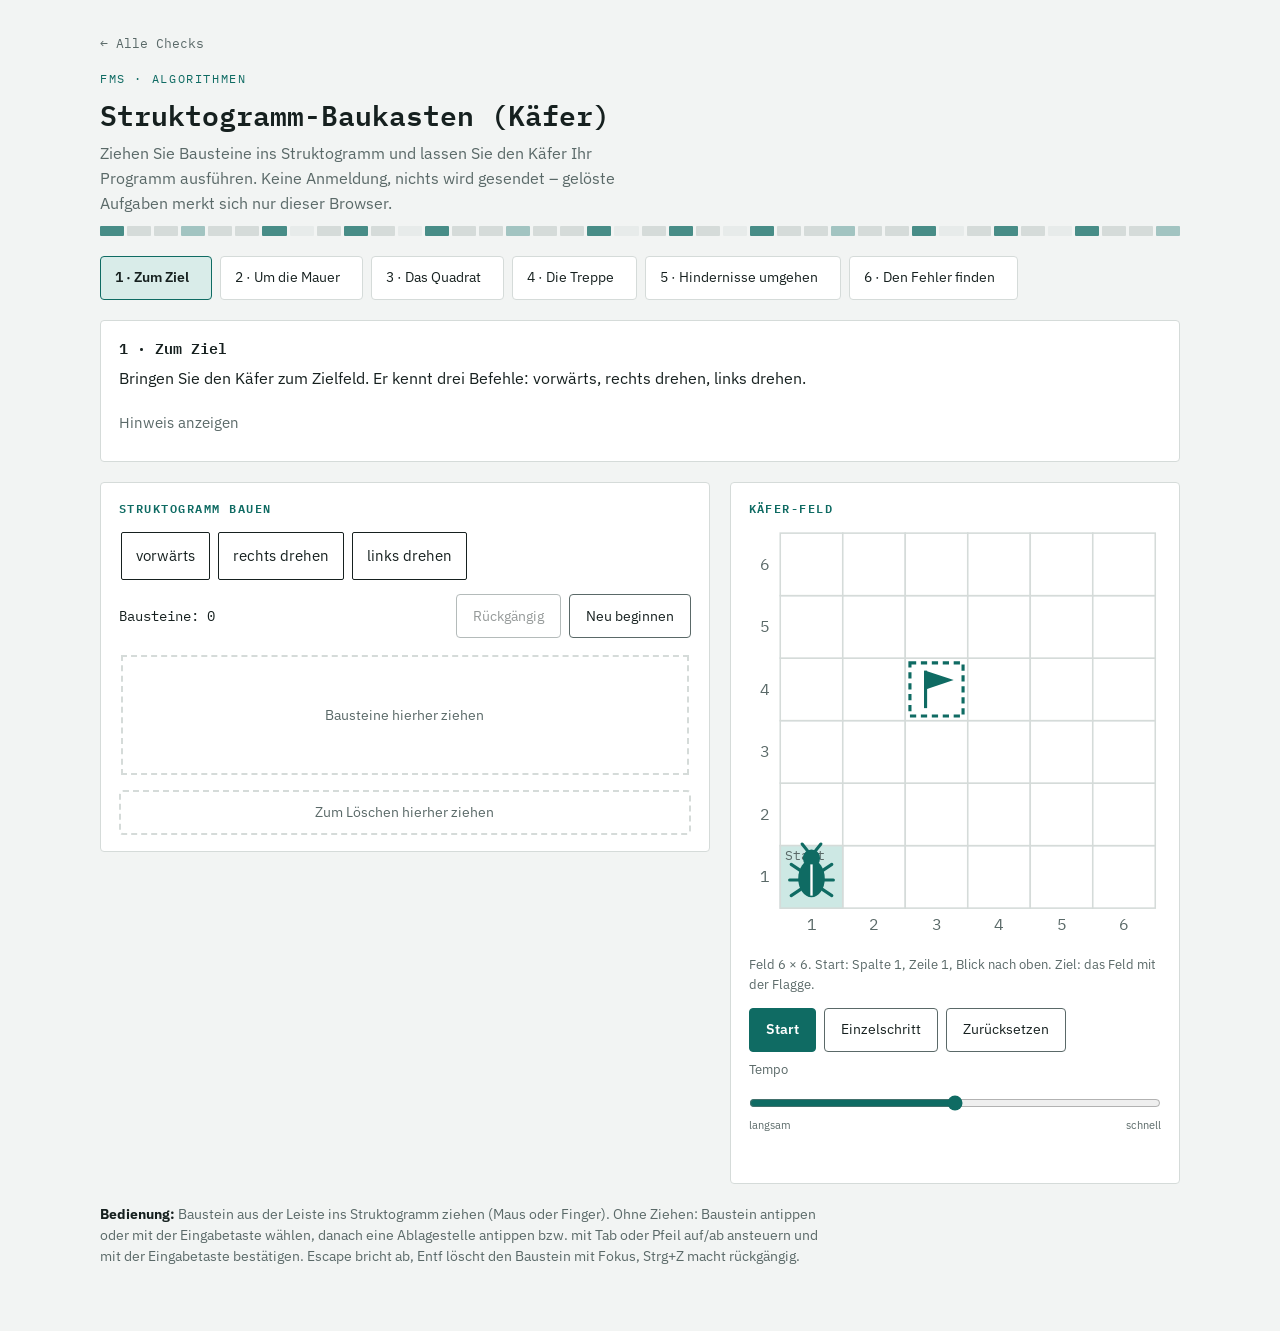
==== algorithmen/baukasten/index.html @ eb47ddc1 "Algorithmen: Struktogramm-Baukasten (Käfer) Co-Authored-By: Claude Sonnet 5.5 <noreply@anthropic.com" ====
<!doctype html>
<html lang="de-CH">
<head>
<meta charset="utf-8">
<meta name="viewport" content="width=device-width, initial-scale=1">
<title>Struktogramm-Baukasten (Käfer)</title>
<link rel="icon" href="../../assets/favicon.svg">
<link rel="preconnect" href="https://fonts.gstatic.com" crossorigin>
<link rel="stylesheet" href="https://fonts.googleapis.com/css2?family=IBM+Plex+Mono:wght@400;600&family=IBM+Plex+Sans:wght@400;500;600&display=swap">
<link rel="stylesheet" href="../../assets/check.css">
<link rel="stylesheet" href="baukasten.css">
</head>
<body>
<div class="bk" id="bk">
  <header class="bk-kopf-seite">
    <a class="bk-zurueck" href="../../">← Alle Checks</a>
    <span class="eyebrow">FMS · Algorithmen</span>
    <h1>Struktogramm-Baukasten (Käfer)</h1>
    <p class="lead">Ziehen Sie Bausteine ins Struktogramm und lassen Sie den Käfer Ihr Programm ausführen. Keine Anmeldung, nichts wird gesendet – gelöste Aufgaben merkt sich nur dieser Browser.</p>
    <div class="pixelrule" id="pixelrule" aria-hidden="true"></div>
  </header>

  <noscript><p class="bk-meldung fehler">Der Baukasten braucht JavaScript.</p></noscript>

  <nav class="bk-aufgaben" aria-label="Aufgaben"><ol id="aufgabenListe"></ol></nav>

  <section class="bk-aufgabe" aria-labelledby="aufgabeTitel">
    <h2 id="aufgabeTitel"></h2>
    <p id="aufgabeText"></p>
    <details class="bk-hinweis" id="hinweisBox">
      <summary>Hinweis anzeigen</summary>
      <p id="hinweisText"></p>
    </details>
  </section>

  <div class="bk-raster">
    <section class="bk-bau" aria-labelledby="bauTitel">
      <h2 id="bauTitel">Struktogramm bauen</h2>

      <div class="bk-palette" id="palette" role="group" aria-label="Bausteine"></div>

      <div class="bk-leiste">
        <span class="bk-zaehler" id="zaehler"></span>
        <span class="bk-leiste-knoepfe">
          <button type="button" class="bk-knopf" id="knopfRueckgaengig">Rückgängig</button>
          <button type="button" class="bk-knopf" id="knopfNeu">Neu beginnen</button>
        </span>
      </div>

      <div class="bk-auswahl" id="auswahlInfo" hidden>
        <span id="auswahlText"></span>
        <button type="button" class="bk-knopf" id="knopfAbbrechen">Abbrechen</button>
      </div>

      <div class="bk-arbeit" id="arbeit" role="group" aria-label="Struktogramm"></div>

      <div class="bk-korb" id="korb" aria-hidden="true">Zum Löschen hierher ziehen</div>
    </section>

    <section class="bk-lauf" aria-labelledby="laufTitel">
      <h2 id="laufTitel">Käfer-Feld</h2>
      <div class="bk-feld" id="feld"></div>
      <p class="bk-feldinfo" id="feldInfo"></p>

      <div class="bk-steuerung">
        <button type="button" class="bk-knopf primaer" id="knopfStart">Start</button>
        <button type="button" class="bk-knopf" id="knopfSchritt">Einzelschritt</button>
        <button type="button" class="bk-knopf" id="knopfReset">Zurücksetzen</button>
        <label class="bk-tempo">Tempo
          <input type="range" id="tempo" min="1" max="5" step="1" value="3" aria-valuetext="mittel">
          <span class="bk-tempo-skala" aria-hidden="true"><span>langsam</span><span>schnell</span></span>
        </label>
      </div>

      <p class="bk-schritt" id="schrittInfo" aria-live="polite"></p>
      <div class="bk-meldung" id="meldung" role="status" aria-live="polite" hidden></div>
    </section>
  </div>

  <p class="bk-hilfe">
    <b>Bedienung:</b> Baustein aus der Leiste ins Struktogramm ziehen (Maus oder Finger).
    Ohne Ziehen: Baustein antippen oder mit der Eingabetaste wählen, danach eine Ablagestelle antippen
    bzw. mit Tab oder Pfeil auf/ab ansteuern und mit der Eingabetaste bestätigen. Escape bricht ab,
    Entf löscht den Baustein mit Fokus, Strg+Z macht rückgängig.
  </p>
</div>

<script src="engine.js"></script>
<script src="app.js"></script>
</body>
</html>
---- assets/check.css ----
/* ============================================================
   check.css – Design aller Self-Checks (Bildschirm + Druck)
   Zentral gepflegt: Änderungen hier gelten für alle Checks.
   ============================================================ */

:root{
  --ground:#f2f4f3;
  --surface:#ffffff;
  --line:#d5dbd9;
  --ink:#16201f;
  --ink-soft:#5a6968;
  --accent:#0f6b63;
  --accent-soft:#d9ece9;
  --ok:#1f7a4d;
  --ok-soft:#dcefe3;
  --no:#a3411f;
  --no-soft:#f6e2da;
  --radius:4px;
}
@media (prefers-color-scheme: dark){
  :root:not([data-theme="light"]){
    --ground:#101615;
    --surface:#182120;
    --line:#2c3937;
    --ink:#e8efed;
    --ink-soft:#9aaba9;
    --accent:#5fd3c4;
    --accent-soft:#1d312f;
    --ok:#66d29a;
    --ok-soft:#172c22;
    --no:#e8a084;
    --no-soft:#2e1e18;
  }
}
:root[data-theme="dark"]{
  --ground:#101615;
  --surface:#182120;
  --line:#2c3937;
  --ink:#e8efed;
  --ink-soft:#9aaba9;
  --accent:#5fd3c4;
  --accent-soft:#1d312f;
  --ok:#66d29a;
  --ok-soft:#172c22;
  --no:#e8a084;
  --no-soft:#2e1e18;
}

*{box-sizing:border-box}
body{
  margin:0;
  background:var(--ground);
  color:var(--ink);
  font-family:"IBM Plex Sans",-apple-system,BlinkMacSystemFont,"Segoe UI",sans-serif;
  line-height:1.55;
  font-size:16px;
}
.wrap{max-width:680px;margin:0 auto;padding:32px 20px 64px;display:flex;flex-direction:column;gap:24px}

header{display:flex;flex-direction:column;gap:10px}
.eyebrow{
  font-family:"IBM Plex Mono",ui-monospace,monospace;
  font-size:.72rem;letter-spacing:.14em;text-transform:uppercase;color:var(--accent);
}
h1{
  font-family:"IBM Plex Mono",ui-monospace,monospace;
  font-weight:600;font-size:1.75rem;line-height:1.2;margin:0;text-wrap:balance;
}
.lead{margin:0;color:var(--ink-soft);max-width:56ch}
.sources{
  font-family:"IBM Plex Mono",ui-monospace,monospace;font-size:.75rem;color:var(--ink-soft);
  display:flex;flex-direction:column;gap:2px;word-break:break-all;
}
.sources-lead{
  font-family:"IBM Plex Sans",-apple-system,BlinkMacSystemFont,"Segoe UI",sans-serif;
  font-size:.88rem;margin:0 0 2px;word-break:normal;max-width:56ch;
}
.sources a{color:var(--accent);text-decoration:underline;text-underline-offset:2px}
.sources a:hover{text-decoration-thickness:2px}
.sources a:focus-visible{outline:2px solid var(--accent);outline-offset:2px;border-radius:2px}

.pixelrule{display:flex;gap:3px;height:10px}
.pixelrule i{flex:1;background:var(--line);border-radius:1px}
.pixelrule i:nth-child(3n+1){background:var(--accent);opacity:.75}
.pixelrule i:nth-child(4n){opacity:.35}

#quiz{display:flex;flex-direction:column;gap:14px}
.q{
  background:var(--surface);
  border:1px solid var(--line);
  border-radius:var(--radius);
  padding:18px 18px 16px;
  display:flex;flex-direction:column;gap:12px;
}
.qhead{display:flex;gap:12px;align-items:baseline}
.qnum{
  font-family:"IBM Plex Mono",ui-monospace,monospace;font-size:.8rem;color:var(--accent);
  font-variant-numeric:tabular-nums;padding-top:2px;
}
.qtext{margin:0;font-weight:500;text-wrap:balance}
.opts{display:flex;flex-direction:column;gap:8px}
button.opt{
  font:inherit;text-align:left;cursor:pointer;
  background:transparent;color:var(--ink);
  border:1px solid var(--line);border-radius:var(--radius);
  padding:10px 12px;display:flex;gap:10px;align-items:flex-start;
  transition:background .12s ease,border-color .12s ease;
}
button.opt:hover:not(:disabled){border-color:var(--accent);background:var(--accent-soft)}
button.opt:disabled{cursor:default}
button.opt:focus-visible{outline:2px solid var(--accent);outline-offset:2px}
.key{
  font-family:"IBM Plex Mono",ui-monospace,monospace;font-size:.8rem;color:var(--ink-soft);
  line-height:1.7;flex:none;
}
button.opt.correct{background:var(--ok-soft);border-color:var(--ok)}
button.opt.correct .key{color:var(--ok)}
button.opt.wrong{background:var(--no-soft);border-color:var(--no)}
button.opt.wrong .key{color:var(--no)}
button.opt.dim{opacity:.55}

/* Matrix-Frage: Zeile = Objekt, Spalte = Kategorie */
.matrix-wrap{overflow-x:auto}
table.matrix{border-collapse:collapse;width:100%;font-size:.92rem}
.matrix th,.matrix td{border:1px solid var(--line)}
.matrix .colhead{
  font-family:"IBM Plex Mono",ui-monospace,monospace;
  font-size:.7rem;letter-spacing:.08em;text-transform:uppercase;color:var(--ink-soft);
  font-weight:600;padding:6px 8px;white-space:nowrap;
}
.matrix .rowhead-empty{border:none}
.matrix tbody th{text-align:left;font-weight:500;padding:4px 10px 4px 8px}
.matrix td{padding:0;width:1%}
button.cell{
  font:inherit;color:inherit;background:transparent;border:none;cursor:pointer;
  width:100%;min-height:34px;display:flex;align-items:center;justify-content:center;
  transition:background .12s ease;
}
button.cell:disabled{cursor:default}
button.cell:focus-visible{outline:2px solid var(--accent);outline-offset:-3px}
.box{
  width:15px;height:15px;flex:none;
  border:1px solid var(--line);border-radius:2px;background:var(--surface);
}
button.cell:hover:not(:disabled){background:var(--accent-soft)}
button.cell:hover:not(:disabled) .box{border-color:var(--accent)}
button.cell.correct{background:var(--ok-soft)}
button.cell.correct .box{background:var(--ok);border-color:var(--ok)}
button.cell.wrong{background:var(--no-soft)}
button.cell.wrong .box{background:var(--no);border-color:var(--no)}
button.cell.miss .box{border:2px solid var(--ok)}

.fb{
  display:none;border-left:3px solid var(--accent);padding:8px 0 8px 12px;
  font-size:.92rem;color:var(--ink-soft);
}
.fb.show{display:block}
.fb b{color:var(--ink);font-weight:600}

.score{
  position:sticky;bottom:12px;align-self:center;
  background:var(--surface);border:1px solid var(--line);border-radius:999px;
  padding:8px 18px;font-family:"IBM Plex Mono",ui-monospace,monospace;font-size:.85rem;
  font-variant-numeric:tabular-nums;box-shadow:0 4px 14px rgba(0,0,0,.08);
}
.score b{color:var(--accent)}
.reset{
  background:transparent;border:none;font:inherit;color:var(--ink-soft);
  text-decoration:underline;cursor:pointer;margin-left:10px;font-size:.8rem;
}

/* Fehlermeldung, falls fragen.json fehlt oder kaputt ist */
.oops{
  background:var(--surface);border:1px solid var(--no);border-left-width:3px;
  border-radius:var(--radius);padding:16px 18px;
}
.oops h2{margin:0 0 6px;font-size:1rem;font-family:"IBM Plex Mono",ui-monospace,monospace}
.oops p{margin:0;color:var(--ink-soft);font-size:.92rem}
.oops code{font-family:"IBM Plex Mono",ui-monospace,monospace;font-size:.85em}

/* Lösungsschlüssel: nur im Druck sichtbar */
.solution{display:none}

@media (prefers-reduced-motion: reduce){*{transition:none!important}}

/* ============================================================
   Druckansicht – ersetzt die Word-Papierversion
   ============================================================ */
@media print{
  /* !important, damit die Dark-Mode-Tokens im Druck nicht gewinnen */
  :root{
    --ground:#fff!important;--surface:#fff!important;--line:#000!important;
    --ink:#000!important;--ink-soft:#333!important;
    --accent:#000!important;--accent-soft:#fff!important;
    --ok:#000!important;--ok-soft:#fff!important;
    --no:#000!important;--no-soft:#fff!important;
  }
  body{background:#fff;color:#000;font-size:11pt;line-height:1.4}
  .wrap{max-width:none;padding:0;gap:14px}

  .pixelrule,.score,.reset{display:none!important}
  .fb{display:none!important}

  header{gap:4px}
  h1{font-size:1.4rem}
  .lead{color:#000;max-width:none}
  .sources{font-size:8pt;color:#333}
  .sources-lead{font-size:9pt;color:#000}
  .sources a{color:#000!important;text-decoration:none}

  #quiz{gap:10px}
  .q{
    border:none;border-top:1px solid #000;border-radius:0;
    padding:8px 0 0;gap:6px;
    break-inside:avoid;page-break-inside:avoid;
  }
  .opts{gap:3px}
  /* Optionen als flache Ankreuzkästchen, keine Farbflächen */
  button.opt,
  button.opt.correct,
  button.opt.wrong,
  button.opt.dim{
    background:#fff!important;border:none!important;opacity:1!important;
    padding:1px 0;
  }
  button.opt .key,
  button.opt.correct .key,
  button.opt.wrong .key{
    color:#000!important;
    border:1px solid #000;border-radius:2px;
    width:1.35em;height:1.35em;line-height:1.3;text-align:center;
    font-size:9pt;flex:none;
  }

  /* Matrix als leeres Ankreuzraster, keine Farbflaechen */
  .matrix{font-size:9.5pt}
  .matrix th,.matrix td{border:1px solid #000!important}
  .matrix .rowhead-empty{border:none!important}
  .matrix .colhead{font-size:8pt;padding:3px 6px;color:#000}
  .matrix tbody th{padding:2px 8px 2px 4px}
  button.cell,
  button.cell.correct,
  button.cell.wrong,
  button.cell.miss{background:#fff!important;min-height:0;padding:3px 10px}
  .box,
  button.cell.correct .box,
  button.cell.wrong .box,
  button.cell.miss .box{
    background:#fff!important;border:1px solid #000!important;
    width:11px;height:11px;
  }

  .solution{
    display:block;break-before:auto;page-break-inside:avoid;
    border-top:1px solid #000;padding-top:8px;margin-top:10px;
    font-family:"IBM Plex Mono",ui-monospace,monospace;font-size:9pt;
  }
  .solution h2{margin:0 0 4px;font-size:9pt;letter-spacing:.1em;text-transform:uppercase}
  .solution p{margin:0}
}
---- algorithmen/baukasten/baukasten.css ----
/* ============================================================
   baukasten.css – Struktogramm-Baukasten (Käfer)
   Farbtokens (--ink, --accent, --surface, ...) kommen aus assets/check.css,
   Hell/Dunkel wie auf der ganzen Plattform. Hier nur Ergänzungen.
   ============================================================ */

:root{
  --hl:#b3ddd7;        /* aktueller Baustein beim Ausführen */
  --spur:#cde8e4;      /* besuchte Felder */
  --hinder:#46524f;    /* Hindernis */
  --rahmen:1.5px;
}
@media (prefers-color-scheme: dark){
  :root:not([data-theme="light"]){--hl:#2c6860;--spur:#1f3d39;--hinder:#8b9c99}
}
:root[data-theme="dark"]{--hl:#2c6860;--spur:#1f3d39;--hinder:#8b9c99}

.bk{max-width:1120px;margin:0 auto;padding:28px 20px 64px;display:flex;flex-direction:column;gap:20px}
.bk-kopf-seite{gap:10px}
.bk-zurueck{
  font-family:"IBM Plex Mono",ui-monospace,monospace;font-size:.8rem;color:var(--ink-soft);
  text-decoration:none;align-self:flex-start;padding:6px 0;
}
.bk-zurueck:hover{color:var(--accent);text-decoration:underline}
.bk h2{
  font-family:"IBM Plex Mono",ui-monospace,monospace;font-size:.78rem;letter-spacing:.12em;
  text-transform:uppercase;color:var(--accent);margin:0 0 10px;font-weight:600;
}

/* ---------- Aufgabenwahl ---------- */
.bk-aufgaben ol{list-style:none;margin:0;padding:0;display:flex;flex-wrap:wrap;gap:8px}
.bk-tab{
  font:inherit;font-size:.9rem;cursor:pointer;min-height:44px;padding:8px 14px;
  background:var(--surface);color:var(--ink);border:1px solid var(--line);border-radius:var(--radius);
  display:flex;align-items:center;gap:8px;
}
.bk-tab:hover{border-color:var(--accent)}
.bk-tab[aria-current="true"]{border-color:var(--accent);background:var(--accent-soft);font-weight:600}
.bk-tab .haken{color:var(--ok);font-weight:700}
.bk-tab:focus-visible,.bk-knopf:focus-visible,.bk-pal:focus-visible,.bk-slot:focus-visible,
.bk-main:focus-visible,.bk-del:focus-visible,.bk-tempo input:focus-visible,.bk-hinweis summary:focus-visible{
  outline:3px solid var(--accent);outline-offset:2px;
}

.bk-aufgabe{background:var(--surface);border:1px solid var(--line);border-radius:var(--radius);padding:16px 18px}
.bk-aufgabe h2{font-size:.95rem;letter-spacing:0;text-transform:none;color:var(--ink);margin-bottom:6px}
.bk-aufgabe p{margin:0}
.bk-hinweis{margin-top:10px;font-size:.92rem;color:var(--ink-soft)}
.bk-hinweis summary{cursor:pointer;min-height:44px;display:flex;align-items:center;width:max-content;max-width:100%}
.bk-hinweis p{padding:2px 0 6px}

/* ---------- Raster ---------- */
.bk-raster{display:grid;gap:20px;grid-template-columns:minmax(0,1fr)}
@media (min-width:720px){
  .bk-raster{grid-template-columns:minmax(0,1.15fr) minmax(0,.85fr);align-items:start}
  .bk-lauf{position:sticky;top:12px}
}
.bk-bau,.bk-lauf{
  background:var(--surface);border:1px solid var(--line);border-radius:var(--radius);padding:16px 18px;
  display:flex;flex-direction:column;gap:12px;min-width:0;
}
.bk-bau h2,.bk-lauf h2{margin:0}

/* ---------- Knöpfe ---------- */
.bk-knopf{
  font:inherit;font-size:.9rem;cursor:pointer;min-height:44px;padding:8px 16px;
  background:var(--surface);color:var(--ink);border:1px solid var(--ink-soft);border-radius:var(--radius);
}
.bk-knopf:hover:not(:disabled){border-color:var(--accent);background:var(--accent-soft)}
.bk-knopf:disabled{opacity:.45;cursor:default}
.bk-knopf.primaer{background:var(--accent);border-color:var(--accent);color:var(--surface);font-weight:600}
.bk-knopf.primaer:hover:not(:disabled){background:var(--accent);filter:brightness(1.1)}

/* ---------- Palette ---------- */
.bk-palette{display:flex;flex-wrap:wrap;gap:8px;padding:2px;border-radius:var(--radius)}
.bk-pal{
  font:inherit;font-size:.92rem;min-height:48px;min-width:48px;padding:6px 14px;cursor:grab;
  background:var(--surface);color:var(--ink);border:var(--rahmen) solid var(--ink);border-radius:2px;
  display:flex;align-items:center;gap:8px;
  touch-action:none;user-select:none;-webkit-user-select:none;-webkit-touch-callout:none;
}
.bk-pal:hover{background:var(--accent-soft)}
.bk-pal[aria-pressed="true"]{outline:3px solid var(--accent);outline-offset:2px;background:var(--accent-soft)}
.bk-pal-loop{background:linear-gradient(90deg,var(--accent-soft) 0 14px,var(--ink) 14px 15.5px,var(--surface) 15.5px);padding-left:26px}
.bk-pal-if svg{width:26px;height:20px;flex:none}
.bk-pal-if line{stroke:var(--ink);stroke-width:1.5;vector-effect:non-scaling-stroke}
.bk-palette.heiss{outline:3px dashed var(--no);outline-offset:2px}

.bk-leiste{display:flex;flex-wrap:wrap;gap:8px;align-items:center;justify-content:space-between}
.bk-leiste-knoepfe{display:flex;gap:8px;flex-wrap:wrap}
.bk-zaehler{font-family:"IBM Plex Mono",ui-monospace,monospace;font-size:.85rem;font-variant-numeric:tabular-nums}
.bk-zaehler.zu-viele{color:var(--no);font-weight:600}

.bk-auswahl{
  display:flex;gap:10px;align-items:center;justify-content:space-between;flex-wrap:wrap;
  border-left:3px solid var(--accent);background:var(--accent-soft);padding:6px 6px 6px 12px;font-size:.9rem;
}
.bk-auswahl[hidden]{display:none}

/* ---------- Struktogramm ---------- */
.bk-arbeit{padding:var(--rahmen) 0 0;min-height:120px}
.bk-baum{padding:var(--rahmen) 0 var(--rahmen);}
.bk-blk{
  position:relative;border:var(--rahmen) solid var(--ink);margin-top:calc(var(--rahmen) * -1);background:var(--surface);
}
.bk-blk.gewaehlt{outline:3px solid var(--accent);outline-offset:1px;z-index:2}
.bk-blk.quelle{opacity:.35}

/* Greifflächen: ziehen, antippen */
.grab{touch-action:none;user-select:none;-webkit-user-select:none;-webkit-touch-callout:none;cursor:grab}

.bk-main{
  font:inherit;color:inherit;background:transparent;border:0;cursor:inherit;
  min-height:44px;padding:0 10px;text-align:center;
}
.bk-del{
  font:inherit;font-size:1.3rem;line-height:1;color:var(--ink-soft);background:transparent;border:0;
  width:44px;min-height:44px;cursor:pointer;flex:none;
}
.bk-del:hover{color:var(--no);background:var(--no-soft)}

.bk-act{display:flex;align-items:stretch;min-height:44px}
.bk-act .bk-main{flex:1;padding-left:44px}

.bk-kopf{display:flex;align-items:center;gap:6px;min-height:48px;padding-left:10px;background:var(--accent-soft)}
.bk-kopf .bk-main{padding:0;min-height:44px;font-weight:600}
.bk-kopf .bk-mal{font-weight:600}
.bk-kopf .bk-spacer{flex:1}
.bk-n{
  font:inherit;font-weight:600;width:64px;height:40px;text-align:center;
  background:var(--surface);color:var(--ink);border:var(--rahmen) solid var(--ink);border-radius:2px;
}
.bk-n:focus-visible{outline:3px solid var(--accent);outline-offset:1px}
.bk-n.ungueltig{border-color:var(--no);background:var(--no-soft)}

.bk-loop > .bk-kopf{border-bottom:var(--rahmen) solid var(--ink)}
.bk-rumpf{display:flex}
.bk-balken{flex:0 0 26px;background:var(--accent-soft);border-right:var(--rahmen) solid var(--ink)}
.bk-rumpf > .bk-zone{flex:1;min-width:0}

/* Verzweigung: Dreieck mit Ja links und Nein rechts */
.bk-if > .bk-kopf{
  position:relative;display:block;min-height:68px;padding:0;
  border-bottom:var(--rahmen) solid var(--ink);
}
.bk-dreieck{position:absolute;inset:0;width:100%;height:100%;pointer-events:none}
.bk-dreieck line{stroke:var(--ink);stroke-width:1.5;vector-effect:non-scaling-stroke}
.bk-if .bk-main{position:absolute;left:50%;top:0;transform:translateX(-50%);max-width:70%;padding:0 6px;white-space:nowrap}
.bk-ja,.bk-nein{position:absolute;bottom:4px;font-size:.78rem;pointer-events:none}
.bk-ja{left:8px}
.bk-nein{right:8px}
.bk-if .bk-del{position:absolute;right:0;top:0}
.bk-aeste{display:grid;grid-template-columns:1fr 1fr}
.bk-ast{min-width:0}
.bk-ast + .bk-ast{border-left:var(--rahmen) solid var(--ink)}
.bk-aeste .bk-zone,.bk-rumpf .bk-zone{margin-bottom:calc(var(--rahmen) * -1)}

/* aktueller Baustein beim Ausführen */
.bk-act.aktiv,.bk-blk.aktiv > .bk-kopf{background:var(--hl)}
.bk-blk.aktiv{outline:3px solid var(--accent);outline-offset:-1px;z-index:3}
.bk-blk.aktiv.fehler{outline-color:var(--no)}
.bk-blk.aktiv.fehler.bk-act,.bk-blk.aktiv.fehler > .bk-kopf{background:var(--no-soft)}

/* ---------- Ablagestellen ---------- */
.bk-slot{
  display:block;position:relative;width:100%;height:0;padding:0;margin:0;border:0;overflow:visible;
  background:transparent;font:inherit;color:var(--accent);cursor:pointer;
}
.bk-slot .bk-slot-text{display:none}
.bk-slot.ungueltig{display:none}
/* Einfügemarke beim Ziehen */
.bk-slot.heiss::after{
  content:"";position:absolute;left:0;right:0;top:-4px;height:8px;background:var(--accent);border-radius:4px;z-index:6;
}
/* leere Liste */
.bk-slot.leer{
  height:auto;min-height:44px;display:flex;align-items:center;justify-content:center;
  border:2px dashed var(--line);margin:var(--rahmen);width:calc(100% - 2 * var(--rahmen));
  font-size:.8rem;color:var(--ink-soft);pointer-events:none;
}
.bk-slot.leer .bk-slot-text{display:inline}
.bk-baum > .bk-zone > .bk-slot.leer{min-height:120px;font-size:.9rem}
.bk-slot.leer.heiss{border-color:var(--accent);background:var(--accent-soft);color:var(--accent)}
.bk-slot.leer.heiss::after{display:none}
/* Antippen / Tastatur: Ablagestellen werden sichtbar und gross */
.bk-waehlen .bk-slot{
  height:44px;margin:4px 0;border:2px dashed var(--accent);background:var(--accent-soft);
  display:flex;align-items:center;justify-content:center;font-size:.85rem;pointer-events:auto;
}
.bk-waehlen .bk-slot .bk-slot-text{display:inline}
.bk-waehlen .bk-slot:hover,.bk-waehlen .bk-slot:focus-visible{border-style:solid;background:var(--hl)}
.bk-waehlen .bk-slot.leer{margin:var(--rahmen) var(--rahmen)}

.bk-korb{
  border:2px dashed var(--line);border-radius:var(--radius);padding:10px;text-align:center;
  font-size:.85rem;color:var(--ink-soft);
}
.bk-korb.heiss{border-color:var(--no);background:var(--no-soft);color:var(--no)}

/* Ziehbild */
.bk-ghost{
  position:fixed;z-index:1000;pointer-events:none;left:0;top:0;
  padding:10px 16px;background:var(--surface);color:var(--ink);border:2px solid var(--accent);border-radius:3px;
  box-shadow:0 6px 18px rgba(0,0,0,.25);font-weight:600;font-size:.92rem;white-space:nowrap;opacity:.96;
}
body.bk-zieht{cursor:grabbing;user-select:none;-webkit-user-select:none}
body.bk-zieht *{cursor:grabbing!important}

/* ---------- Käfer-Feld ---------- */
.bk-feld{display:flex;justify-content:center}
.bk-feld svg{display:block;width:100%;height:auto;max-width:420px}
.bk-zelle{fill:var(--surface);stroke:var(--line);stroke-width:1}
.bk-spurzelle{fill:var(--spur)}
.bk-zielzelle{fill:none;stroke:var(--accent);stroke-width:2;stroke-dasharray:4 3}
.bk-zielpunkt,.bk-flagge{fill:var(--accent)}
.bk-flaggenmast{stroke:var(--accent);stroke-width:2}
.bk-hindernis{fill:var(--hinder)}
.bk-hindernis-muster{stroke:var(--surface);stroke-width:1.5;opacity:.55}
.bk-spurlinie{stroke:var(--accent);stroke-width:3;stroke-linecap:round;fill:none;opacity:.55}
.bk-achse{font-family:"IBM Plex Mono",ui-monospace,monospace;font-size:10px;fill:var(--ink-soft);text-anchor:middle}
.bk-start{font-family:"IBM Plex Mono",ui-monospace,monospace;font-size:8px;fill:var(--ink-soft)}
.bk-stosslinie{stroke:var(--no);stroke-width:4;stroke-linecap:round}
.bk-kaefer{transition:transform var(--dauer,.3s) ease-in-out}
.bk-kaefer .koerper{fill:var(--accent)}
.bk-kaefer .bein,.bk-kaefer .fuehler{stroke:var(--accent);stroke-width:2;stroke-linecap:round}
.bk-kaefer .naht{stroke:var(--surface);stroke-width:1.5}
.bk-kaefer.fehler .koerper{fill:var(--no)}
.bk-kaefer.fehler .bein,.bk-kaefer.fehler .fuehler{stroke:var(--no)}
.bk-feldinfo{margin:0;font-size:.82rem;color:var(--ink-soft)}

.bk-steuerung{display:flex;flex-wrap:wrap;gap:8px;align-items:center}
.bk-tempo{display:flex;flex-direction:column;gap:2px;font-size:.8rem;color:var(--ink-soft);flex:1;min-width:140px}
.bk-tempo input{width:100%;min-height:44px;margin:0;accent-color:var(--accent)}
.bk-tempo-skala{display:flex;justify-content:space-between;font-size:.7rem;margin-top:-10px}
.bk-schritt{margin:0;min-height:1.5em;font-size:.85rem;color:var(--ink-soft);font-family:"IBM Plex Mono",ui-monospace,monospace}

.bk-meldung{
  border-left:3px solid var(--accent);padding:10px 12px;background:var(--accent-soft);
  display:flex;flex-direction:column;gap:8px;align-items:flex-start;
}
.bk-meldung[hidden]{display:none}
.bk-meldung.ok{border-left-color:var(--ok);background:var(--ok-soft)}
.bk-meldung.fehler{border-left-color:var(--no);background:var(--no-soft)}
.bk-meldung strong{font-size:1.05rem}
.bk-meldung p{margin:0}

.bk-hilfe{margin:0;font-size:.85rem;color:var(--ink-soft);max-width:90ch}
.bk-hilfe b{color:var(--ink)}

@media (prefers-reduced-motion: reduce){.bk-kaefer{transition:none}}
@media (max-width:560px){
  .bk{padding:20px 14px 48px}
  .bk-aufgaben ol{flex-wrap:nowrap;overflow-x:auto;padding-bottom:6px}
  .bk-tab{white-space:nowrap;flex:none}
  .bk-bau,.bk-lauf,.bk-aufgabe{padding:14px}
}
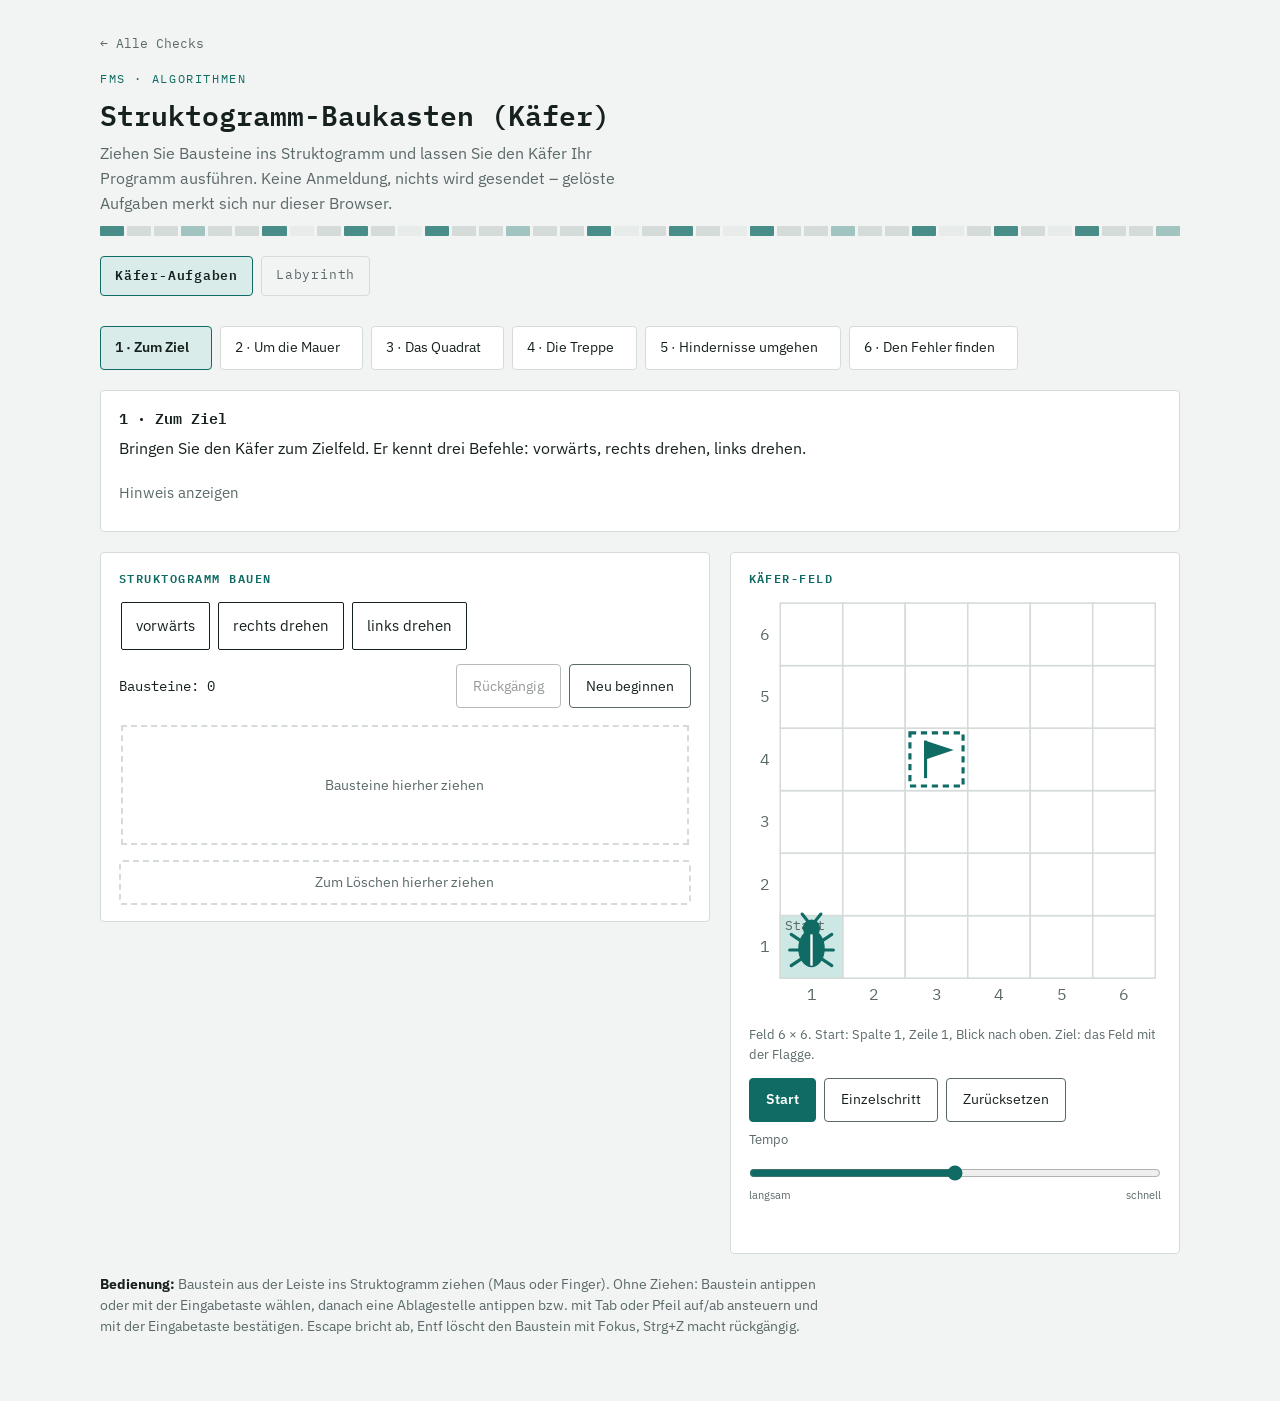
==== commit b227622a: "Baukasten: Reihe Labyrinth mit 10 Levels nach Blockly Games (Maze) Neue Reihe labyrinth.json (Zeiche" ====
--- a/algorithmen/baukasten/index.html
+++ b/algorithmen/baukasten/index.html
@@ -21,6 +21,8 @@
   </header>
 
   <noscript><p class="bk-meldung fehler">Der Baukasten braucht JavaScript.</p></noscript>
+
+  <div class="bk-reihen" id="reihen" role="group" aria-label="Aufgabenreihe"></div>
 
   <nav class="bk-aufgaben" aria-label="Aufgaben"><ol id="aufgabenListe"></ol></nav>
 
--- a/algorithmen/baukasten/baukasten.css
+++ b/algorithmen/baukasten/baukasten.css
@@ -28,6 +28,15 @@
 }
 
 /* ---------- Aufgabenwahl ---------- */
+.bk-reihen{display:flex;flex-wrap:wrap;gap:8px;margin-bottom:10px}
+.bk-reihe{
+  font:inherit;font-size:.82rem;font-family:"IBM Plex Mono",ui-monospace,monospace;letter-spacing:.06em;
+  cursor:pointer;min-height:40px;padding:6px 14px;background:transparent;color:var(--ink-soft);
+  border:1px solid var(--line);border-radius:var(--radius);
+}
+.bk-reihe:hover{border-color:var(--accent);color:var(--ink)}
+.bk-reihe[aria-pressed="true"]{border-color:var(--accent);background:var(--accent-soft);color:var(--ink);font-weight:600}
+.bk-reihe:focus-visible{outline:3px solid var(--accent);outline-offset:2px}
 .bk-aufgaben ol{list-style:none;margin:0;padding:0;display:flex;flex-wrap:wrap;gap:8px}
 .bk-tab{
   font:inherit;font-size:.9rem;cursor:pointer;min-height:44px;padding:8px 14px;
@@ -153,6 +162,8 @@
 .bk-aeste{display:grid;grid-template-columns:1fr 1fr}
 .bk-ast{min-width:0}
 .bk-ast + .bk-ast{border-left:var(--rahmen) solid var(--ink)}
+.bk-ast-aus{display:flex;align-items:center;justify-content:center;min-height:44px;padding:6px;background:repeating-linear-gradient(135deg,transparent 0 6px,var(--accent-soft) 6px 7px)}
+.bk-ast-text{font-size:.78rem;color:var(--ink-soft);text-align:center}
 .bk-aeste .bk-zone,.bk-rumpf .bk-zone{margin-bottom:calc(var(--rahmen) * -1)}
 
 /* aktueller Baustein beim Ausführen */
@@ -215,6 +226,7 @@
 .bk-zielpunkt,.bk-flagge{fill:var(--accent)}
 .bk-flaggenmast{stroke:var(--accent);stroke-width:2}
 .bk-hindernis{fill:var(--hinder)}
+.bk-wand{stroke:var(--hinder)}
 .bk-hindernis-muster{stroke:var(--surface);stroke-width:1.5;opacity:.55}
 .bk-spurlinie{stroke:var(--accent);stroke-width:3;stroke-linecap:round;fill:none;opacity:.55}
 .bk-achse{font-family:"IBM Plex Mono",ui-monospace,monospace;font-size:10px;fill:var(--ink-soft);text-anchor:middle}
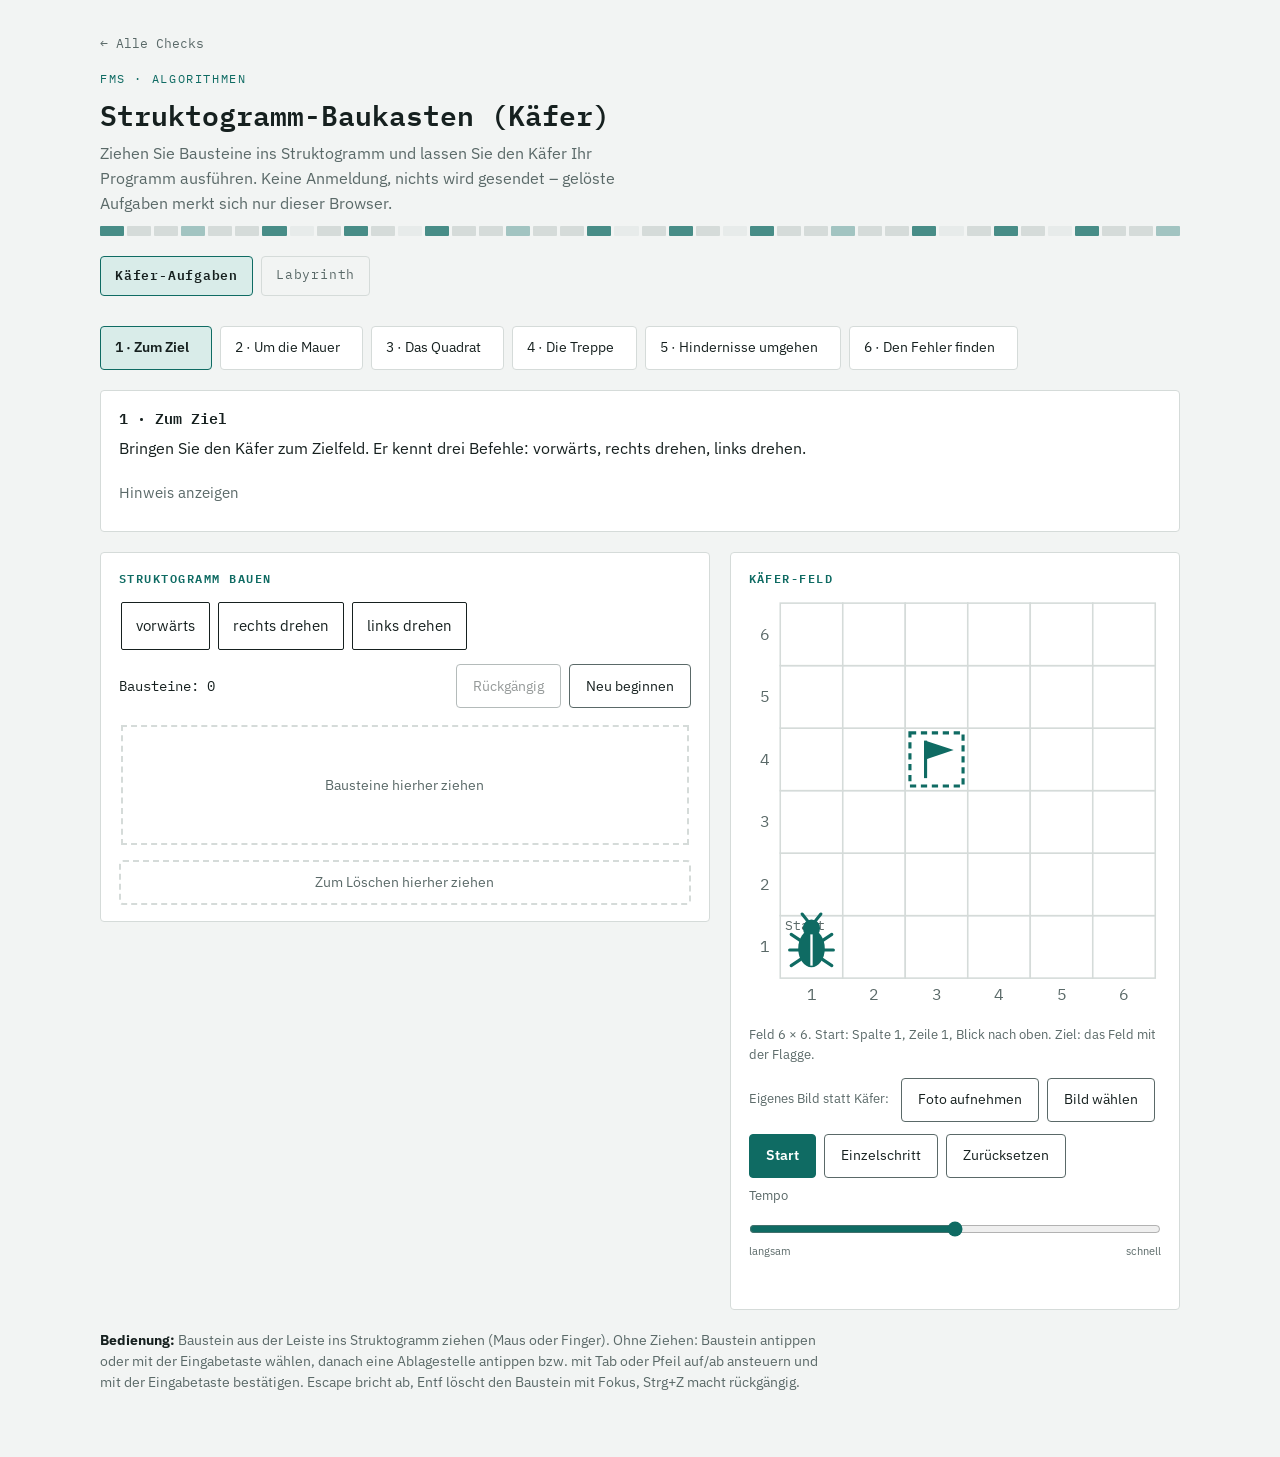
==== commit 8c198a8d: "Baukasten: eigenes Bild statt Käfer (Kamera oder Datei, runder Zuschnitt) Foto aufnehmen oder wählen" ====
--- a/algorithmen/baukasten/index.html
+++ b/algorithmen/baukasten/index.html
@@ -64,6 +64,15 @@
       <div class="bk-feld" id="feld"></div>
       <p class="bk-feldinfo" id="feldInfo"></p>
 
+      <div class="bk-figur" role="group" aria-label="Figur auf dem Feld">
+        <span class="bk-figur-titel">Eigenes Bild statt Käfer:</span>
+        <button type="button" class="bk-knopf" id="knopfBildKamera">Foto aufnehmen</button>
+        <button type="button" class="bk-knopf" id="knopfBildWahl">Bild wählen</button>
+        <button type="button" class="bk-knopf" id="knopfBildWeg" hidden>Zurück zum Käfer</button>
+        <input type="file" id="bildDateiKamera" accept="image/*" capture="user" hidden>
+        <input type="file" id="bildDateiWahl" accept="image/*" hidden>
+      </div>
+
       <div class="bk-steuerung">
         <button type="button" class="bk-knopf primaer" id="knopfStart">Start</button>
         <button type="button" class="bk-knopf" id="knopfSchritt">Einzelschritt</button>
@@ -87,7 +96,24 @@
   </p>
 </div>
 
+<dialog class="bk-bild" id="bildDialog" aria-labelledby="bildTitel">
+  <h2 id="bildTitel">Bild zuschneiden</h2>
+  <p class="bk-bild-hilfe">Verschieben Sie das Foto und vergrössern Sie es, bis das Motiv im Kreis sitzt. Das Bild bleibt in diesem Browser und wird nicht gesendet.</p>
+  <canvas id="bildCanvas" width="320" height="320" tabindex="0" role="img"
+    aria-label="Foto mit rundem Ausschnitt. Pfeiltasten verschieben das Foto, Plus und Minus zoomen."></canvas>
+  <label class="bk-bild-zoom">Zoom
+    <input type="range" id="bildZoom" min="100" max="400" step="1" value="100">
+  </label>
+  <p class="bk-meldung fehler" id="bildMeldung" role="alert" hidden></p>
+  <div class="bk-bild-knoepfe">
+    <button type="button" class="bk-knopf primaer" id="bildOk">Übernehmen</button>
+    <button type="button" class="bk-knopf" id="bildNeu">Neu aufnehmen</button>
+    <button type="button" class="bk-knopf" id="bildAbbruch">Abbrechen</button>
+  </div>
+</dialog>
+
 <script src="engine.js"></script>
+<script src="figur.js"></script>
 <script src="app.js"></script>
 </body>
 </html>
--- a/algorithmen/baukasten/baukasten.css
+++ b/algorithmen/baukasten/baukasten.css
@@ -6,14 +6,15 @@
 
 :root{
   --hl:#b3ddd7;        /* aktueller Baustein beim Ausführen */
-  --spur:#cde8e4;      /* besuchte Felder */
-  --hinder:#46524f;    /* Hindernis */
+  --stein:#6e7a77;     /* Hindernis: Steinblock */
+  --stein-kante:#4b5653;
+  --stein-licht:#97a5a2;
   --rahmen:1.5px;
 }
 @media (prefers-color-scheme: dark){
-  :root:not([data-theme="light"]){--hl:#2c6860;--spur:#1f3d39;--hinder:#8b9c99}
-}
-:root[data-theme="dark"]{--hl:#2c6860;--spur:#1f3d39;--hinder:#8b9c99}
+  :root:not([data-theme="light"]){--hl:#2c6860;--stein:#3b4745;--stein-kante:#27312f;--stein-licht:#5d6d6a}
+}
+:root[data-theme="dark"]{--hl:#2c6860;--stein:#3b4745;--stein-kante:#27312f;--stein-licht:#5d6d6a}
 
 .bk{max-width:1120px;margin:0 auto;padding:28px 20px 64px;display:flex;flex-direction:column;gap:20px}
 .bk-kopf-seite{gap:10px}
@@ -107,11 +108,18 @@
 .bk-auswahl[hidden]{display:none}
 
 /* ---------- Struktogramm ---------- */
-.bk-arbeit{padding:var(--rahmen) 0 0;min-height:120px}
+.bk-arbeit{padding:var(--rahmen) 0 0;min-height:120px;overflow-x:auto}
 .bk-baum{padding:var(--rahmen) 0 var(--rahmen);}
 .bk-blk{
   position:relative;border:var(--rahmen) solid var(--ink);margin-top:calc(var(--rahmen) * -1);background:var(--surface);
-}
+  --s:1;font-size:calc(1rem * var(--s));
+}
+/* Je tiefer verschachtelt, desto kleiner Schrift und Schaltflächen (Mindesthöhe 32px bleibt antippbar) */
+.bk-blk[data-ebene="1"]{--s:.94}
+.bk-blk[data-ebene="2"]{--s:.86}
+.bk-blk[data-ebene="3"]{--s:.78}
+.bk-blk[data-ebene="4"]{--s:.72}
+.bk-blk[data-ebene="5"]{--s:.68}
 .bk-blk.gewaehlt{outline:3px solid var(--accent);outline-offset:1px;z-index:2}
 .bk-blk.quelle{opacity:.35}
 
@@ -120,19 +128,20 @@
 
 .bk-main{
   font:inherit;color:inherit;background:transparent;border:0;cursor:inherit;
-  min-height:44px;padding:0 10px;text-align:center;
+  min-height:max(32px,calc(44px * var(--s)));padding:0 calc(10px * var(--s));text-align:center;
+  overflow-wrap:break-word;line-height:1.15;
 }
 .bk-del{
-  font:inherit;font-size:1.3rem;line-height:1;color:var(--ink-soft);background:transparent;border:0;
-  width:44px;min-height:44px;cursor:pointer;flex:none;
+  font:inherit;font-size:calc(1.3rem * var(--s));line-height:1;color:var(--ink-soft);background:transparent;border:0;
+  width:max(32px,calc(44px * var(--s)));min-height:max(32px,calc(44px * var(--s)));cursor:pointer;flex:none;
 }
 .bk-del:hover{color:var(--no);background:var(--no-soft)}
 
-.bk-act{display:flex;align-items:stretch;min-height:44px}
-.bk-act .bk-main{flex:1;padding-left:44px}
-
-.bk-kopf{display:flex;align-items:center;gap:6px;min-height:48px;padding-left:10px;background:var(--accent-soft)}
-.bk-kopf .bk-main{padding:0;min-height:44px;font-weight:600}
+.bk-act{display:flex;align-items:stretch;min-height:max(32px,calc(44px * var(--s)))}
+.bk-act .bk-main{flex:1;min-width:0;padding-left:max(32px,calc(44px * var(--s)))}
+
+.bk-kopf{display:flex;align-items:center;gap:6px;min-height:max(36px,calc(48px * var(--s)));padding-left:10px;background:var(--accent-soft)}
+.bk-kopf .bk-main{padding:0;min-height:max(32px,calc(44px * var(--s)));font-weight:600}
 .bk-kopf .bk-mal{font-weight:600}
 .bk-kopf .bk-spacer{flex:1}
 .bk-n{
@@ -149,21 +158,21 @@
 
 /* Verzweigung: Dreieck mit Ja links und Nein rechts */
 .bk-if > .bk-kopf{
-  position:relative;display:block;min-height:68px;padding:0;
+  position:relative;display:block;min-height:max(52px,calc(68px * var(--s)));padding:0;
   border-bottom:var(--rahmen) solid var(--ink);
 }
 .bk-dreieck{position:absolute;inset:0;width:100%;height:100%;pointer-events:none}
 .bk-dreieck line{stroke:var(--ink);stroke-width:1.5;vector-effect:non-scaling-stroke}
-.bk-if .bk-main{position:absolute;left:50%;top:0;transform:translateX(-50%);max-width:70%;padding:0 6px;white-space:nowrap}
-.bk-ja,.bk-nein{position:absolute;bottom:4px;font-size:.78rem;pointer-events:none}
+.bk-if > .bk-kopf .bk-main{position:absolute;left:50%;top:0;transform:translateX(-50%);max-width:66%;padding:0 4px}
+.bk-ja,.bk-nein{position:absolute;bottom:4px;font-size:calc(.78rem * var(--s));pointer-events:none}
 .bk-ja{left:8px}
 .bk-nein{right:8px}
-.bk-if .bk-del{position:absolute;right:0;top:0}
+.bk-if > .bk-kopf .bk-del{position:absolute;right:0;top:0}
 .bk-aeste{display:grid;grid-template-columns:1fr 1fr}
 .bk-ast{min-width:0}
 .bk-ast + .bk-ast{border-left:var(--rahmen) solid var(--ink)}
 .bk-ast-aus{display:flex;align-items:center;justify-content:center;min-height:44px;padding:6px;background:repeating-linear-gradient(135deg,transparent 0 6px,var(--accent-soft) 6px 7px)}
-.bk-ast-text{font-size:.78rem;color:var(--ink-soft);text-align:center}
+.bk-ast-text{font-size:calc(.78rem * var(--s));color:var(--ink-soft);text-align:center}
 .bk-aeste .bk-zone,.bk-rumpf .bk-zone{margin-bottom:calc(var(--rahmen) * -1)}
 
 /* aktueller Baustein beim Ausführen */
@@ -221,14 +230,16 @@
 .bk-feld{display:flex;justify-content:center}
 .bk-feld svg{display:block;width:100%;height:auto;max-width:420px}
 .bk-zelle{fill:var(--surface);stroke:var(--line);stroke-width:1}
-.bk-spurzelle{fill:var(--spur)}
+.bk-spurpunkt{fill:var(--accent);opacity:.6}
 .bk-zielzelle{fill:none;stroke:var(--accent);stroke-width:2;stroke-dasharray:4 3}
 .bk-zielpunkt,.bk-flagge{fill:var(--accent)}
 .bk-flaggenmast{stroke:var(--accent);stroke-width:2}
-.bk-hindernis{fill:var(--hinder)}
-.bk-wand{stroke:var(--hinder)}
-.bk-hindernis-muster{stroke:var(--surface);stroke-width:1.5;opacity:.55}
-.bk-spurlinie{stroke:var(--accent);stroke-width:3;stroke-linecap:round;fill:none;opacity:.55}
+.bk-stein-block{fill:var(--stein);stroke:var(--stein-kante);stroke-width:1.5}
+.bk-stein1 .bk-stein-block{filter:brightness(1.07)}
+.bk-stein2 .bk-stein-block{filter:brightness(.94)}
+.bk-stein-licht{stroke:var(--stein-licht);stroke-width:2;stroke-linecap:round;fill:none}
+.bk-stein-riss{stroke:var(--stein-kante);stroke-width:1.5;stroke-linecap:round;stroke-linejoin:round;fill:none}
+.bk-spurlinie{stroke:var(--accent);stroke-width:3;stroke-linecap:round;fill:none;opacity:.6}
 .bk-achse{font-family:"IBM Plex Mono",ui-monospace,monospace;font-size:10px;fill:var(--ink-soft);text-anchor:middle}
 .bk-start{font-family:"IBM Plex Mono",ui-monospace,monospace;font-size:8px;fill:var(--ink-soft)}
 .bk-stosslinie{stroke:var(--no);stroke-width:4;stroke-linecap:round}
@@ -236,10 +247,28 @@
 .bk-kaefer .koerper{fill:var(--accent)}
 .bk-kaefer .bein,.bk-kaefer .fuehler{stroke:var(--accent);stroke-width:2;stroke-linecap:round}
 .bk-kaefer .naht{stroke:var(--surface);stroke-width:1.5}
+.bk-kaefer-bild image{pointer-events:none}
+.bk-kaefer .bild-ring{fill:none;stroke:var(--accent);stroke-width:2.5}
+.bk-kaefer.fehler .bild-ring{stroke:var(--no)}
 .bk-kaefer.fehler .koerper{fill:var(--no)}
 .bk-kaefer.fehler .bein,.bk-kaefer.fehler .fuehler{stroke:var(--no)}
 .bk-feldinfo{margin:0;font-size:.82rem;color:var(--ink-soft)}
 
+.bk-figur{display:flex;flex-wrap:wrap;gap:8px;align-items:center}
+.bk-figur-titel{font-size:.82rem;color:var(--ink-soft);margin-right:4px}
+.bk-figur [hidden]{display:none}
+.bk-bild{
+  width:min(92vw,380px);padding:18px;border:1px solid var(--line);border-radius:var(--radius);
+  background:var(--surface);color:var(--ink);box-shadow:0 12px 40px rgba(0,0,0,.35);
+}
+.bk-bild::backdrop{background:rgba(0,0,0,.55)}
+.bk-bild h2{margin:0 0 8px}
+.bk-bild-hilfe{margin:0 0 12px;font-size:.88rem;color:var(--ink-soft)}
+.bk-bild canvas{display:block;width:100%;height:auto;aspect-ratio:1;touch-action:none;cursor:grab;border-radius:4px;background:#222}
+.bk-bild canvas:focus-visible{outline:3px solid var(--accent);outline-offset:2px}
+.bk-bild-zoom{display:flex;align-items:center;gap:10px;margin:12px 0;font-size:.9rem}
+.bk-bild-zoom input{flex:1;min-width:0;accent-color:var(--accent)}
+.bk-bild-knoepfe{display:flex;flex-wrap:wrap;gap:8px}
 .bk-steuerung{display:flex;flex-wrap:wrap;gap:8px;align-items:center}
 .bk-tempo{display:flex;flex-direction:column;gap:2px;font-size:.8rem;color:var(--ink-soft);flex:1;min-width:140px}
 .bk-tempo input{width:100%;min-height:44px;margin:0;accent-color:var(--accent)}
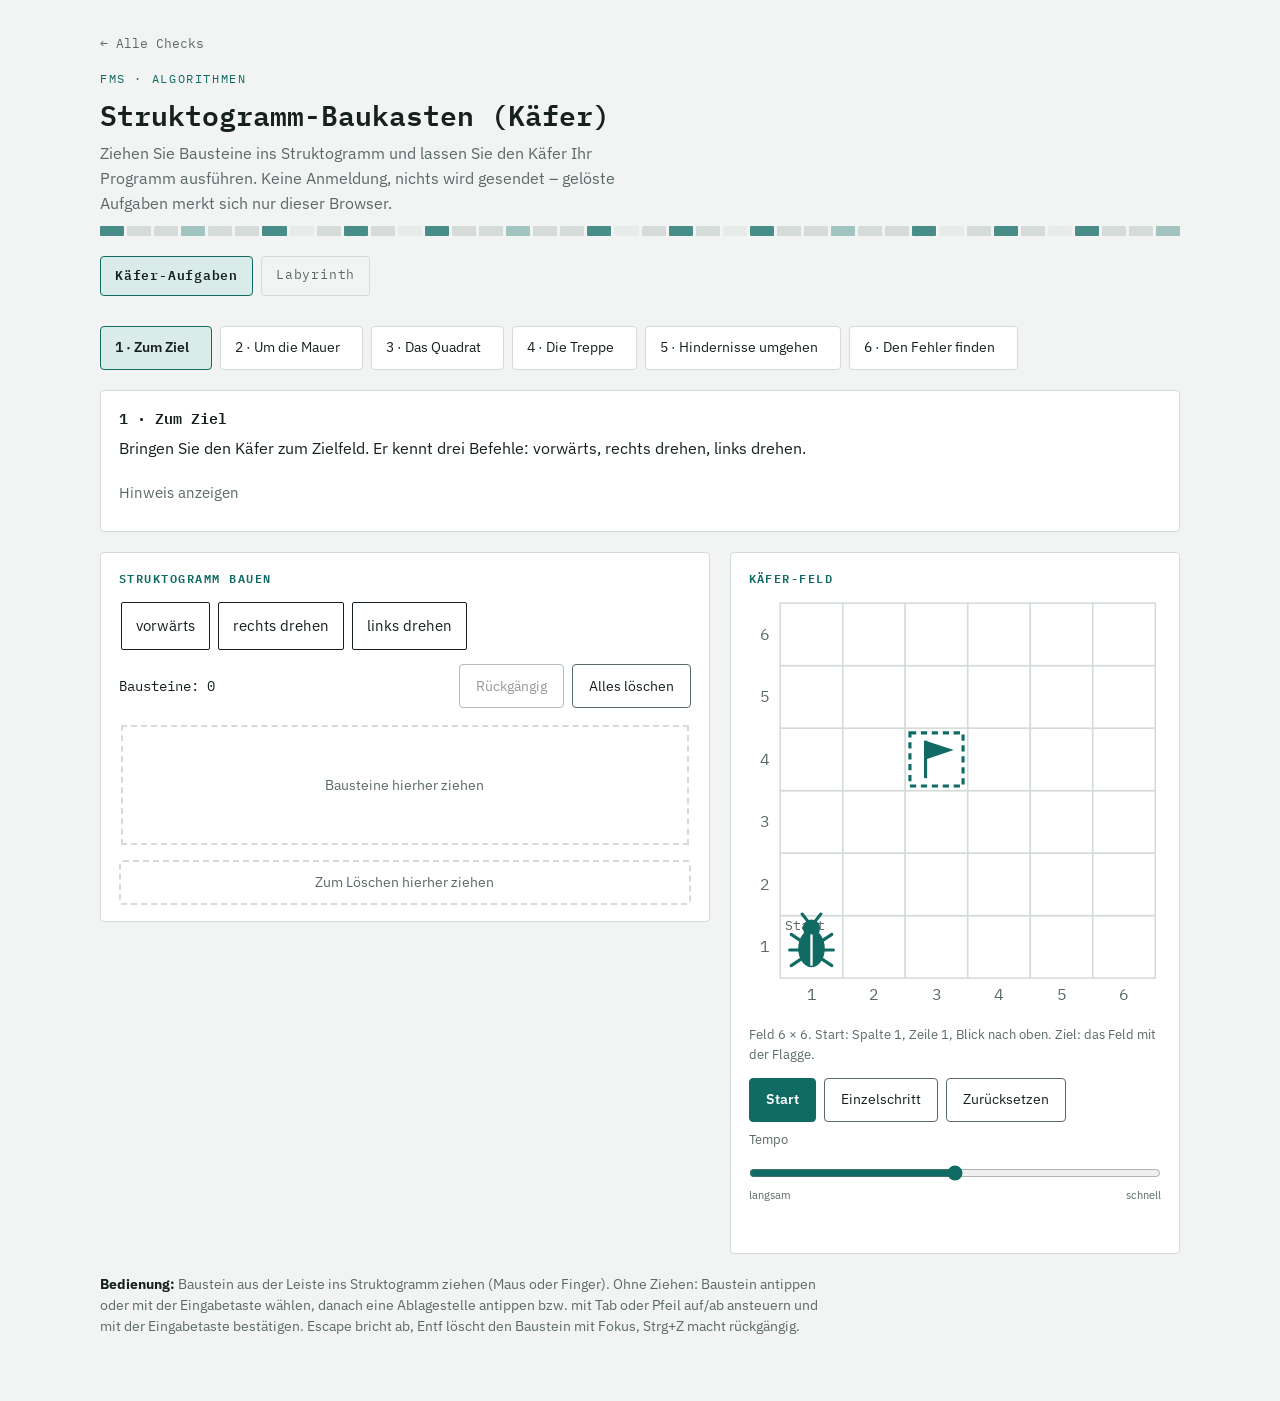
==== commit 4d854573: "Baukasten: eigene Figur als Easter Egg (Dreifachklick), Bausteine bleiben erhalten, «Alles löschen» " ====
--- a/algorithmen/baukasten/index.html
+++ b/algorithmen/baukasten/index.html
@@ -45,7 +45,7 @@
         <span class="bk-zaehler" id="zaehler"></span>
         <span class="bk-leiste-knoepfe">
           <button type="button" class="bk-knopf" id="knopfRueckgaengig">Rückgängig</button>
-          <button type="button" class="bk-knopf" id="knopfNeu">Neu beginnen</button>
+          <button type="button" class="bk-knopf" id="knopfNeu" title="Löscht alle Bausteine dieser Aufgabe. «Rückgängig» holt sie zurück.">Alles löschen</button>
         </span>
       </div>
 
@@ -64,14 +64,6 @@
       <div class="bk-feld" id="feld"></div>
       <p class="bk-feldinfo" id="feldInfo"></p>
 
-      <div class="bk-figur" role="group" aria-label="Figur auf dem Feld">
-        <span class="bk-figur-titel">Eigenes Bild statt Käfer:</span>
-        <button type="button" class="bk-knopf" id="knopfBildKamera">Foto aufnehmen</button>
-        <button type="button" class="bk-knopf" id="knopfBildWahl">Bild wählen</button>
-        <button type="button" class="bk-knopf" id="knopfBildWeg" hidden>Zurück zum Käfer</button>
-        <input type="file" id="bildDateiKamera" accept="image/*" capture="user" hidden>
-        <input type="file" id="bildDateiWahl" accept="image/*" hidden>
-      </div>
 
       <div class="bk-steuerung">
         <button type="button" class="bk-knopf primaer" id="knopfStart">Start</button>
@@ -96,6 +88,19 @@
   </p>
 </div>
 
+<dialog class="bk-bild" id="figurDialog" aria-labelledby="figurTitel">
+  <h2 id="figurTitel">Eigene Figur</h2>
+  <p class="bk-bild-hilfe">Statt des Käfers läuft Ihr eigenes Bild über das Feld. Es bleibt in diesem Browser und wird nicht gesendet.</p>
+  <div class="bk-bild-knoepfe">
+    <button type="button" class="bk-knopf primaer" id="knopfBildKamera">Foto aufnehmen</button>
+    <button type="button" class="bk-knopf" id="knopfBildWahl">Bild wählen</button>
+    <button type="button" class="bk-knopf" id="knopfBildWeg" hidden>Zurück zum Käfer</button>
+    <button type="button" class="bk-knopf" id="figurZu">Schliessen</button>
+  </div>
+  <input type="file" id="bildDateiKamera" accept="image/*" capture="user" hidden>
+  <input type="file" id="bildDateiWahl" accept="image/*" hidden>
+</dialog>
+
 <dialog class="bk-bild" id="bildDialog" aria-labelledby="bildTitel">
   <h2 id="bildTitel">Bild zuschneiden</h2>
   <p class="bk-bild-hilfe">Verschieben Sie das Foto und vergrössern Sie es, bis das Motiv im Kreis sitzt. Das Bild bleibt in diesem Browser und wird nicht gesendet.</p>
--- a/algorithmen/baukasten/baukasten.css
+++ b/algorithmen/baukasten/baukasten.css
@@ -254,9 +254,8 @@
 .bk-kaefer.fehler .bein,.bk-kaefer.fehler .fuehler{stroke:var(--no)}
 .bk-feldinfo{margin:0;font-size:.82rem;color:var(--ink-soft)}
 
-.bk-figur{display:flex;flex-wrap:wrap;gap:8px;align-items:center}
-.bk-figur-titel{font-size:.82rem;color:var(--ink-soft);margin-right:4px}
-.bk-figur [hidden]{display:none}
+.bk-treffer{fill:rgba(0,0,0,0);stroke:none;pointer-events:all}
+.bk-bild [hidden]{display:none}
 .bk-bild{
   width:min(92vw,380px);padding:18px;border:1px solid var(--line);border-radius:var(--radius);
   background:var(--surface);color:var(--ink);box-shadow:0 12px 40px rgba(0,0,0,.35);
